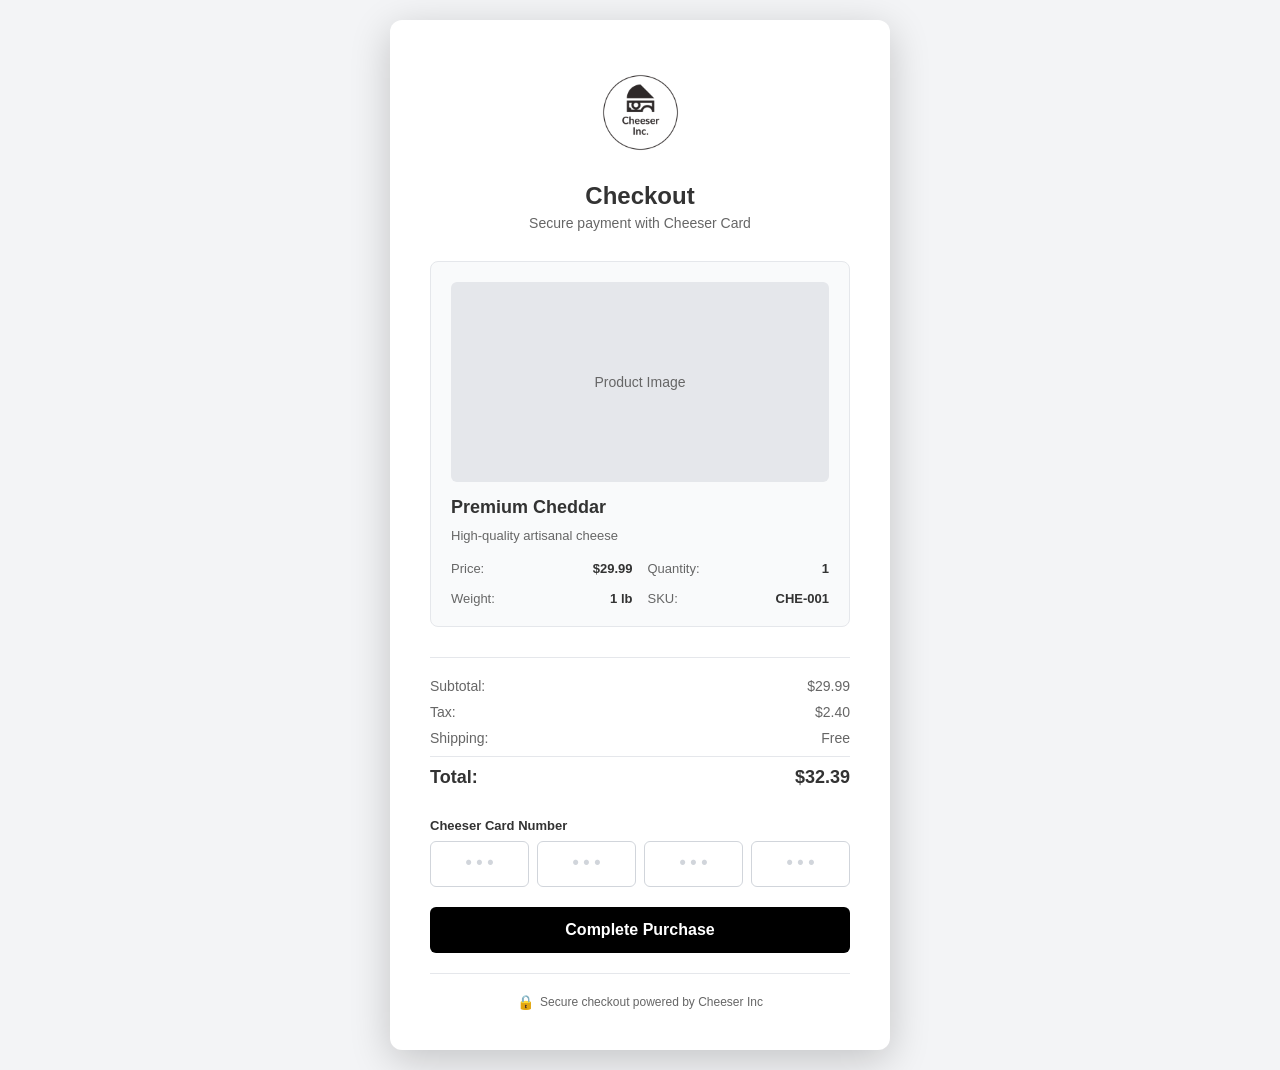
==== checkout.html @ 503483f2 "products page" ====
<!DOCTYPE html>
<html lang="en">

<head>
    <meta charset="UTF-8">
    <meta name="viewport" content="width=device-width, initial-scale=1.0">
    <title>Cheeser Inc - Checkout</title>
    <style>
        * {
            margin: 0;
            padding: 0;
            box-sizing: border-box;
        }

        body {
            font-family: -apple-system, BlinkMacSystemFont, 'Segoe UI', Roboto, 'Helvetica Neue', Arial, sans-serif;
            background: #f3f4f6;
            min-height: 100vh;
            display: flex;
            align-items: center;
            justify-content: center;
            padding: 20px;
        }

        .checkout-container {
            max-width: 500px;
            width: 100%;
            background: white;
            border-radius: 12px;
            box-shadow: 0 10px 40px rgba(0, 0, 0, 0.2);
            padding: 40px;
        }

        .header {
            text-align: center;
            margin-bottom: 30px;
        }

        .logo {
            font-size: 28px;
            font-weight: bold;
            color: #667eea;
            margin-bottom: 10px;
        }

        .title {
            font-size: 24px;
            color: #333;
            margin-bottom: 5px;
        }

        .subtitle {
            font-size: 14px;
            color: #666;
        }

        .product-section {
            background: #f9fafb;
            border: 1px solid #e5e7eb;
            border-radius: 8px;
            padding: 20px;
            margin-bottom: 30px;
        }

        .product-image {
            width: 100%;
            height: 200px;
            background: #e5e7eb;
            border-radius: 6px;
            margin-bottom: 15px;
            display: flex;
            align-items: center;
            justify-content: center;
            font-size: 14px;
            color: #666666;
            overflow: hidden;
        }

        .product-image img {
            width: 100%;
            height: 100%;
            object-fit: cover;
        }

        .product-info {
            margin-bottom: 15px;
        }

        .product-name {
            font-size: 18px;
            font-weight: 600;
            color: #333;
            margin-bottom: 8px;
        }

        .product-description {
            font-size: 13px;
            color: #666;
            margin-bottom: 12px;
            line-height: 1.5;
        }

        .product-details {
            display: grid;
            grid-template-columns: 1fr 1fr;
            gap: 15px;
            font-size: 13px;
        }

        .detail-item {
            display: flex;
            justify-content: space-between;
        }

        .detail-label {
            color: #666;
        }

        .detail-value {
            font-weight: 600;
            color: #333;
        }

        .order-summary {
            border-top: 1px solid #e5e7eb;
            padding-top: 20px;
            margin-bottom: 30px;
        }

        .summary-item {
            display: flex;
            justify-content: space-between;
            font-size: 14px;
            margin-bottom: 10px;
            color: #666;
        }

        .summary-item.total {
            border-top: 1px solid #e5e7eb;
            padding-top: 10px;
            font-size: 18px;
            font-weight: bold;
            color: #333;
        }

        .form-group {
            margin-bottom: 20px;
        }

        label {
            display: block;
            font-size: 13px;
            font-weight: 600;
            color: #333;
            margin-bottom: 8px;
        }

        .card-input-wrapper {
            display: flex;
            gap: 8px;
        }

        .card-digit-group {
            flex: 1;
            position: relative;
        }

        .card-digit-group input {
            width: 100%;
            padding: 12px;
            border: 1px solid #d1d5db;
            border-radius: 6px;
            font-size: 18px;
            font-weight: 600;
            letter-spacing: 2px;
            text-align: center;
            transition: border-color 0.3s;
            font-family: 'Courier New', monospace;
        }

        .card-digit-group input:focus {
            outline: none;
            border-color: #c3c3c3;
            box-shadow: 0 0 0 3px rgba(102, 126, 234, 0.1);
        }

        .card-digit-group input::placeholder {
            color: #d1d5db;
            letter-spacing: 0;
        }

        .error-message {
            color: #dc2626;
            font-size: 13px;
            margin-top: 8px;
            display: none;
        }

        .error-message.show {
            display: block;
        }

        .success-message {
            color: #16a34a;
            font-size: 13px;
            margin-top: 8px;
            display: none;
        }

        .success-message.show {
            display: block;
        }

        button {
            width: 100%;
            padding: 14px;
            background: black;
            color: white;
            border: none;
            border-radius: 6px;
            font-size: 16px;
            font-weight: 600;
            cursor: pointer;
            transition: opacity 0.3s;
        }

        button:hover:not(:disabled) {
            opacity: 0.9;
        }

        button:disabled {
            opacity: 0.6;
            cursor: not-allowed;
        }

        .security-badge {
            display: flex;
            align-items: center;
            justify-content: center;
            gap: 6px;
            margin-top: 20px;
            padding-top: 20px;
            border-top: 1px solid #e5e7eb;
            font-size: 12px;
            color: #666;
        }

        .lock-icon {
            font-size: 14px;
        }

        .error-state input {
            border-color: #dc2626 !important;
        }

        @media (max-width: 480px) {
            .checkout-container {
                padding: 25px;
            }

            .product-details {
                grid-template-columns: 1fr;
            }
        }
    </style>
</head>

<body>
    <div class="checkout-container">
        <div class="header">
            <div class="logo"><img src="assets/logo.png" alt="Cheeser Inc Logo" width="25%"></div>
            <h1 class="title">Checkout</h1>
            <p class="subtitle">Secure payment with Cheeser Card</p>
        </div>

        <div class="product-section">
            <div class="product-image" id="productImage">
                <img id="productImageImg" style="display: none;" alt="Product">
                <span id="productImagePlaceholder">Product Image</span>
            </div>
            <div class="product-info">
                <div class="product-name" id="productName">Premium Cheddar</div>
                <div class="product-description" id="productDescription">High-quality artisanal cheese</div>
            </div>
            <div class="product-details">
                <div class="detail-item">
                    <span class="detail-label">Price:</span>
                    <span class="detail-value" id="productPrice">$29.99</span>
                </div>
                <div class="detail-item">
                    <span class="detail-label">Quantity:</span>
                    <span class="detail-value" id="productQuantity">1</span>
                </div>
                <div class="detail-item">
                    <span class="detail-label">Weight:</span>
                    <span class="detail-value" id="productWeight">1 lb</span>
                </div>
                <div class="detail-item">
                    <span class="detail-label">SKU:</span>
                    <span class="detail-value" id="productSku">CHE-001</span>
                </div>
            </div>
        </div>

        <div class="order-summary">
            <div class="summary-item">
                <span>Subtotal:</span>
                <span id="subtotal">$29.99</span>
            </div>
            <div class="summary-item">
                <span>Tax:</span>
                <span id="tax">$2.40</span>
            </div>
            <div class="summary-item">
                <span>Shipping:</span>
                <span id="shipping">Free</span>
            </div>
            <div class="summary-item total">
                <span>Total:</span>
                <span id="total">$32.39</span>
            </div>
        </div>

        <form id="checkoutForm">
            <div class="form-group">
                <label for="cardInput">Cheeser Card Number</label>
                <div class="card-input-wrapper">
                    <div class="card-digit-group">
                        <input class="card-digit" maxlength="3" placeholder="•••" required>
                    </div>
                    <div class="card-digit-group">
                        <input class="card-digit" maxlength="3" placeholder="•••" required>
                    </div>
                    <div class="card-digit-group">
                        <input class="card-digit" maxlength="3" placeholder="•••" required>
                    </div>
                    <div class="card-digit-group">
                        <input class="card-digit" maxlength="3" placeholder="•••" required>
                    </div>
                </div>
                <div class="error-message" id="errorMessage">Invalid card number. Please check and try again.</div>
                <div class="success-message" id="successMessage">✓ Payment successful!</div>
            </div>

            <button type="submit" id="submitBtn">Complete Purchase</button>

            <div class="security-badge">
                <span class="lock-icon">🔒</span>
                <span>Secure checkout powered by Cheeser Inc</span>
            </div>
        </form>
    </div>

    <script>
        // Parse URL parameters
        function getUrlParam(param) {
            const searchParams = new URLSearchParams(globalThis.location.search);
            return searchParams.get(param);
        }

        // Load product information from URL params
        function loadProductInfo() {
            const name = getUrlParam('name') || 'Premium Cheddar';
            const price = getUrlParam('price') || '29.99';
            const quantity = getUrlParam('quantity') || '1';
            const description = getUrlParam('description') || 'High-quality artisanal cheese';
            const weight = getUrlParam('weight') || '1 lb';
            const sku = getUrlParam('sku') || 'CHE-001';
            const image = getUrlParam('image');

            // Update product display
            document.getElementById('productName').textContent = name;
            document.getElementById('productDescription').textContent = description;
            document.getElementById('productPrice').textContent = `$${Number.parseFloat(price).toFixed(2)}`;
            document.getElementById('productQuantity').textContent = quantity;
            document.getElementById('productWeight').textContent = weight;
            document.getElementById('productSku').textContent = sku;

            // Load image if provided
            if (image) {
                const img = document.getElementById('productImageImg');
                img.src = image;
                img.style.display = 'block';
                document.getElementById('productImagePlaceholder').style.display = 'none';
            }

            // Calculate totals
            const subtotal = Number.parseFloat(price) * Number.parseInt(quantity);
            const taxRate = 0.08; // 8% tax
            const tax = subtotal * taxRate;
            const total = subtotal + tax;

            document.getElementById('subtotal').textContent = `$${subtotal.toFixed(2)}`;
            document.getElementById('tax').textContent = `$${tax.toFixed(2)}`;
            document.getElementById('total').textContent = `$${total.toFixed(2)}`;
        }

        // Handle card digit inputs
        const cardInputs = document.querySelectorAll('.card-digit');

        cardInputs.forEach((input, index) => {
            input.addEventListener('input', (e) => {
                // Only allow digits
                e.target.value = e.target.value.replace(/\D/g, '');

                // Auto-focus to next field when 3 digits entered
                if (e.target.value.length === 3 && index < cardInputs.length - 1) {
                    cardInputs[index + 1].focus();
                }
            });

            input.addEventListener('keydown', (e) => {
                // Handle backspace to go to previous field
                if (e.key === 'Backspace' && e.target.value.length === 0 && index > 0) {
                    cardInputs[index - 1].focus();
                }
            });

            // Prevent pasting and let user type only
            input.addEventListener('paste', (e) => {
                e.preventDefault();
            });
        });

        // Handle form submission
        document.getElementById('checkoutForm').addEventListener('submit', (e) => {
            e.preventDefault();

            const errorMessage = document.getElementById('errorMessage');
            const successMessage = document.getElementById('successMessage');

            // Clear previous messages
            errorMessage.classList.remove('show');
            successMessage.classList.remove('show');
            document.querySelector('.card-input-wrapper').parentElement.classList.remove('error-state');

            errorMessage.classList.add('show');
            document.querySelector('.card-input-wrapper').parentElement.classList.add('error-state');

            // Clear and focus first input
            cardInputs.forEach(input => input.value = '');
            cardInputs[0].focus();
        });

        // Initialize
        loadProductInfo();
    </script>
</body>

</html>
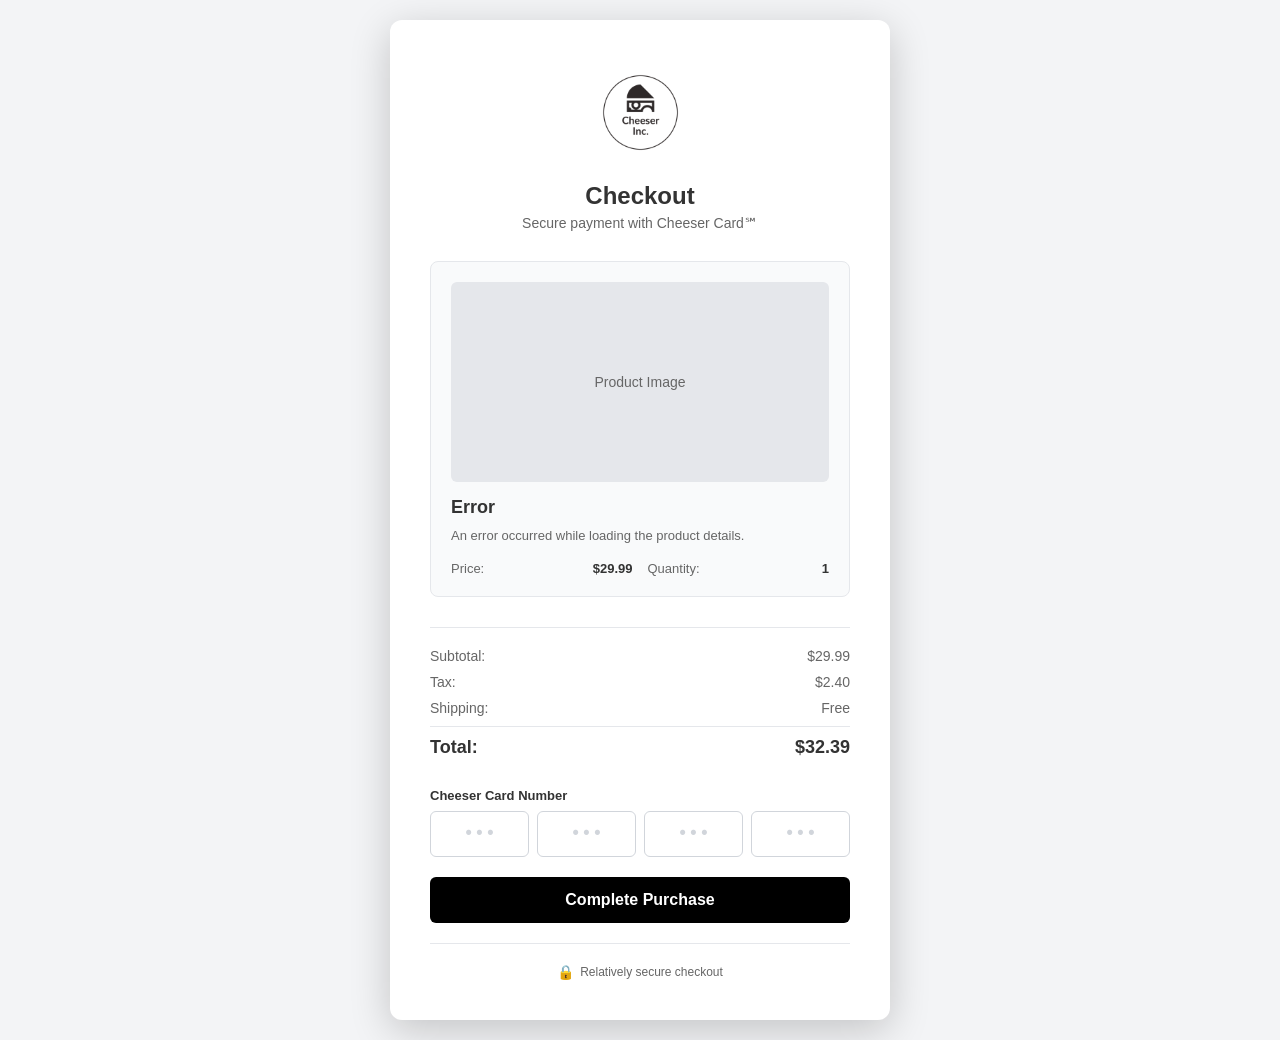
==== commit 7d260045: "intro slide deck" ====
--- a/checkout.html
+++ b/checkout.html
@@ -270,7 +270,7 @@
         <div class="header">
             <div class="logo"><img src="assets/logo.png" alt="Cheeser Inc Logo" width="25%"></div>
             <h1 class="title">Checkout</h1>
-            <p class="subtitle">Secure payment with Cheeser Card</p>
+            <p class="subtitle">Secure payment with Cheeser Card℠</p>
         </div>
 
         <div class="product-section">
@@ -279,8 +279,8 @@
                 <span id="productImagePlaceholder">Product Image</span>
             </div>
             <div class="product-info">
-                <div class="product-name" id="productName">Premium Cheddar</div>
-                <div class="product-description" id="productDescription">High-quality artisanal cheese</div>
+                <div class="product-name" id="productName">Error</div>
+                <div class="product-description" id="productDescription">An error occurred while loading the product details.</div>
             </div>
             <div class="product-details">
                 <div class="detail-item">
@@ -290,14 +290,6 @@
                 <div class="detail-item">
                     <span class="detail-label">Quantity:</span>
                     <span class="detail-value" id="productQuantity">1</span>
-                </div>
-                <div class="detail-item">
-                    <span class="detail-label">Weight:</span>
-                    <span class="detail-value" id="productWeight">1 lb</span>
-                </div>
-                <div class="detail-item">
-                    <span class="detail-label">SKU:</span>
-                    <span class="detail-value" id="productSku">CHE-001</span>
                 </div>
             </div>
         </div>
@@ -346,7 +338,7 @@
 
             <div class="security-badge">
                 <span class="lock-icon">🔒</span>
-                <span>Secure checkout powered by Cheeser Inc</span>
+                <span>Relatively secure checkout</span>
             </div>
         </form>
     </div>
@@ -360,12 +352,10 @@
 
         // Load product information from URL params
         function loadProductInfo() {
-            const name = getUrlParam('name') || 'Premium Cheddar';
+            const name = getUrlParam('name') || 'Error';
             const price = getUrlParam('price') || '29.99';
             const quantity = getUrlParam('quantity') || '1';
-            const description = getUrlParam('description') || 'High-quality artisanal cheese';
-            const weight = getUrlParam('weight') || '1 lb';
-            const sku = getUrlParam('sku') || 'CHE-001';
+            const description = getUrlParam('description') || 'An error occurred while loading the product details.';
             const image = getUrlParam('image');
 
             // Update product display
@@ -373,8 +363,6 @@
             document.getElementById('productDescription').textContent = description;
             document.getElementById('productPrice').textContent = `$${Number.parseFloat(price).toFixed(2)}`;
             document.getElementById('productQuantity').textContent = quantity;
-            document.getElementById('productWeight').textContent = weight;
-            document.getElementById('productSku').textContent = sku;
 
             // Load image if provided
             if (image) {
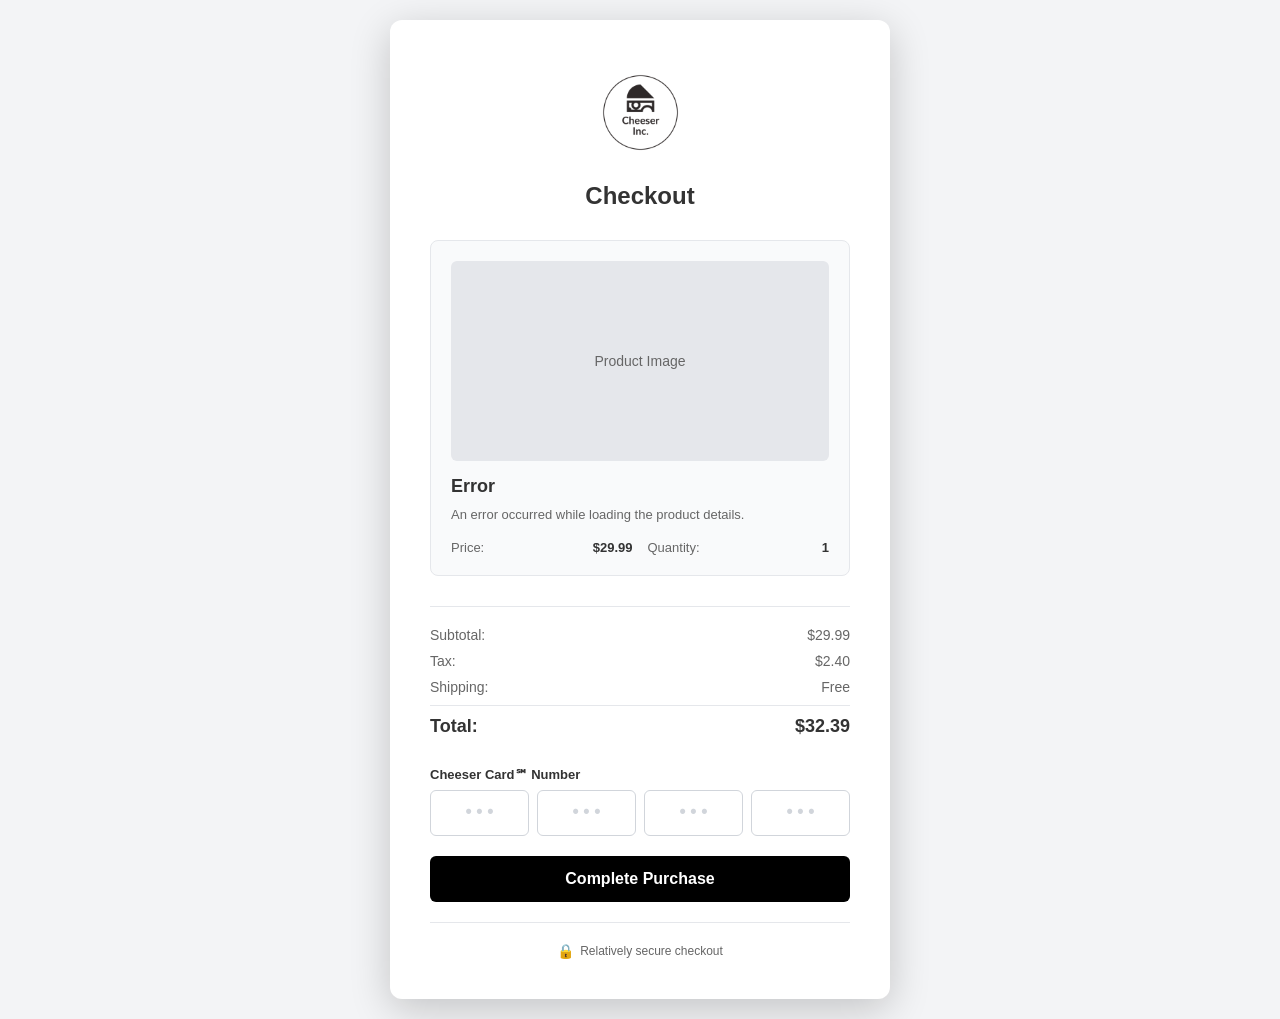
==== commit e4ac7f13: "small changes, add mobile ui" ====
--- a/checkout.html
+++ b/checkout.html
@@ -270,7 +270,6 @@
         <div class="header">
             <div class="logo"><img src="assets/logo.png" alt="Cheeser Inc Logo" width="25%"></div>
             <h1 class="title">Checkout</h1>
-            <p class="subtitle">Secure payment with Cheeser Card℠</p>
         </div>
 
         <div class="product-section">
@@ -315,7 +314,7 @@
 
         <form id="checkoutForm">
             <div class="form-group">
-                <label for="cardInput">Cheeser Card Number</label>
+                <label for="cardInput">Cheeser Card℠ Number</label>
                 <div class="card-input-wrapper">
                     <div class="card-digit-group">
                         <input class="card-digit" maxlength="3" placeholder="•••" required>
